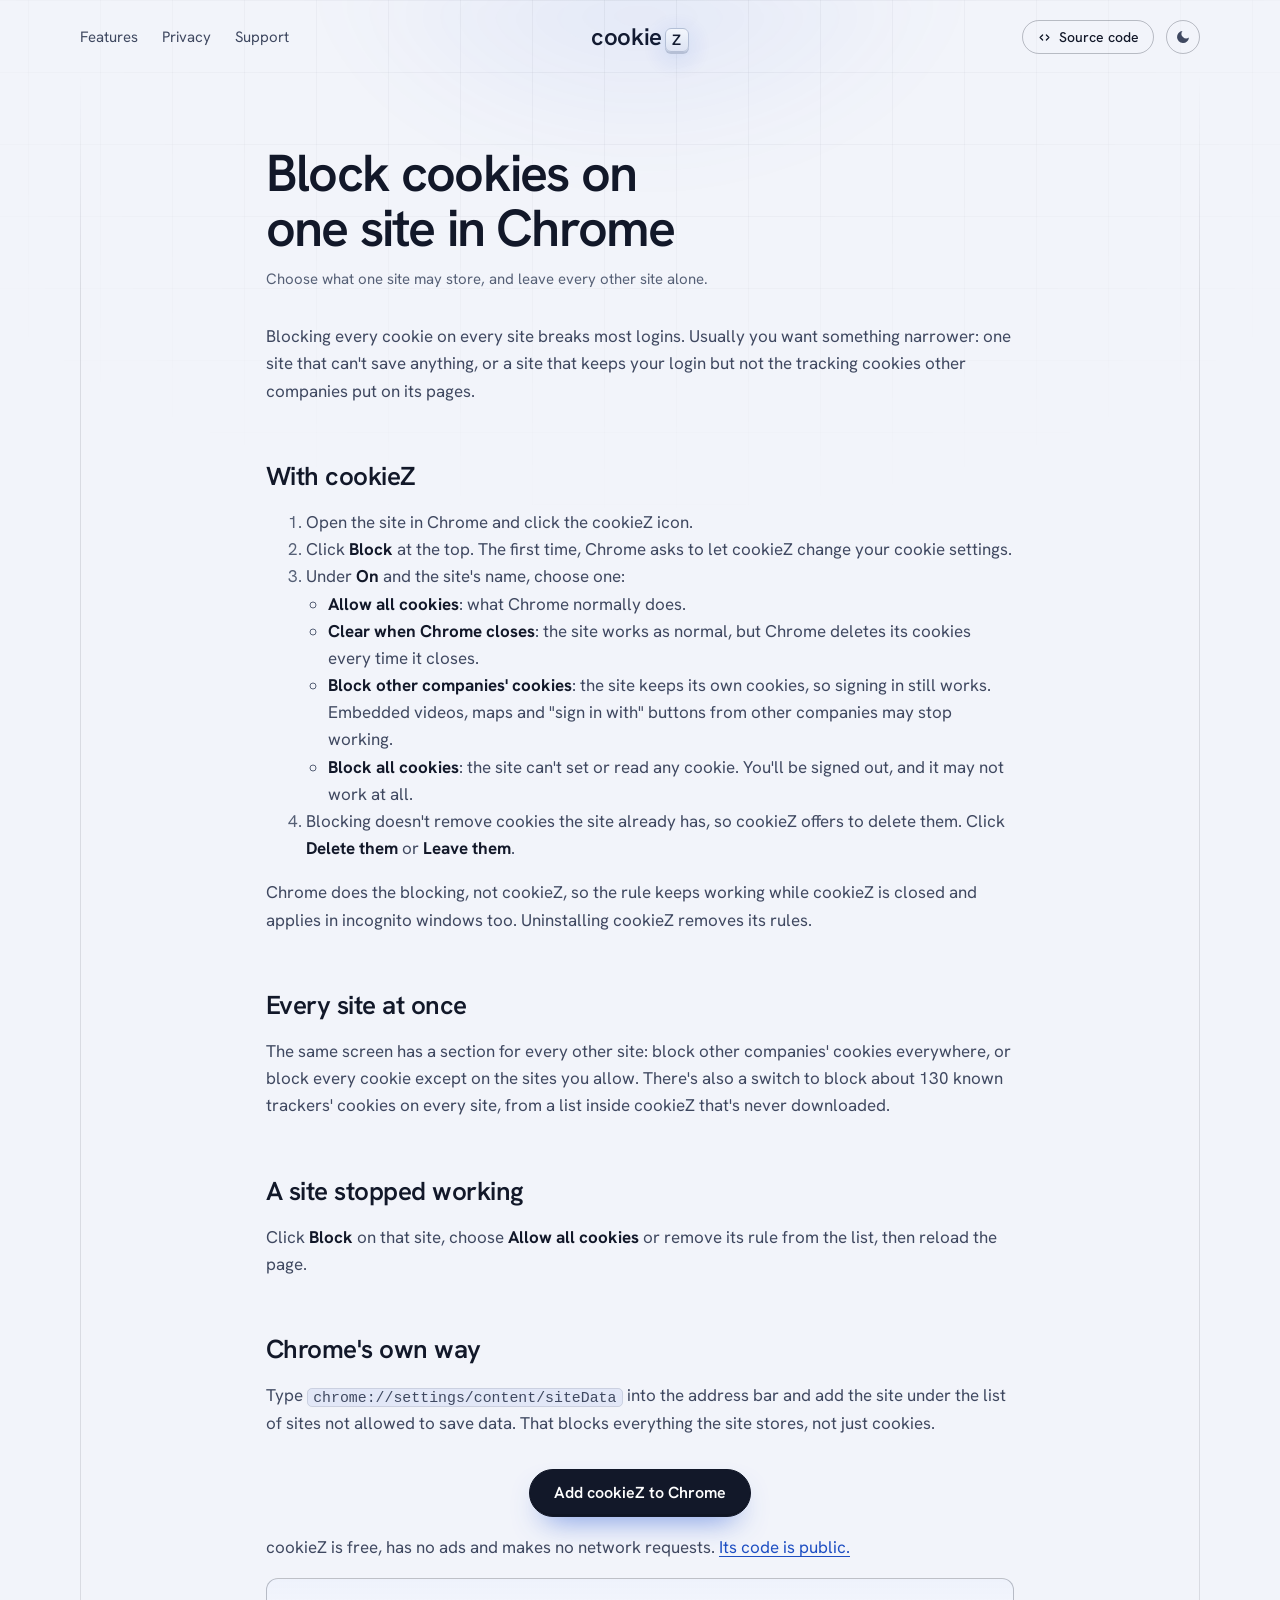
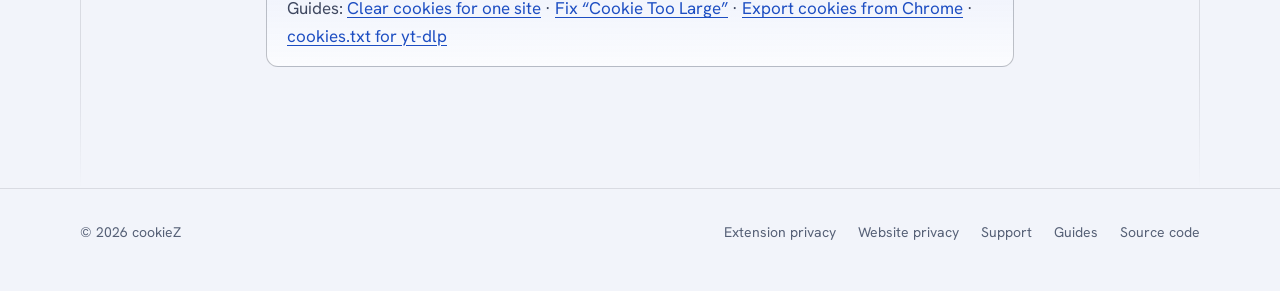
==== docs/block-cookies-on-one-site/index.html @ f2560e9d "Site: four guides for common cookie searches; store listing catches up New pages: clear cookies for " ====
<!DOCTYPE html>
<html lang="en-GB">
<head>
  <meta charset="utf-8">
  <meta name="viewport" content="width=device-width, initial-scale=1">
  <meta name="color-scheme" content="light dark">
  <!-- Applies the theme the visitor picked, before the page is drawn, so it
       doesn't flash. It's inline and not deferred for that reason. See theme.js. -->
  <script>
    try {
      const saved = localStorage.getItem("color-scheme");
      if (saved === "light" || saved === "dark") {
        document.documentElement.classList.add(saved);
        document.querySelector('meta[name="color-scheme"]').content = saved;
      }
    } catch (e) {}
  </script>
  <title>Block cookies on one site in Chrome - cookieZ</title>
  <meta name="description" content="How to stop one website setting cookies in Chrome, block only other companies&#x27; cookies on it, or have its cookies cleared every time Chrome closes.">
  <link rel="canonical" href="https://cookiez.uk/block-cookies-on-one-site/">
  <meta property="og:type" content="article">
  <meta property="og:site_name" content="cookieZ">
  <meta property="og:title" content="Block cookies on one site in Chrome - cookieZ">
  <meta property="og:description" content="How to stop one website setting cookies in Chrome, block only other companies&#x27; cookies on it, or have its cookies cleared every time Chrome closes.">
  <meta property="og:url" content="https://cookiez.uk/block-cookies-on-one-site/">
  <meta property="og:image" content="https://cookiez.uk/images/01-overview.png">
  <meta property="og:image:width" content="1280">
  <meta property="og:image:height" content="800">
  <meta name="twitter:card" content="summary_large_image">
  <link rel="icon" type="image/png" sizes="32x32" href="../images/favicon-32.png">
  <!-- The heading uses this font, so fetch it straight away. -->
  <link rel="preload" href="../fonts/hanken-grotesk.woff2" as="font" type="font/woff2" crossorigin>
  <link rel="stylesheet" href="../style.css?v=2.2.0">
  <script src="../theme.js?v=2.2.0" defer></script>
</head>
<body>
  <a class="skip" href="#main">Skip to content</a>

  <header class="site-header">
    <div class="wrap">
      <nav class="site-nav" aria-label="Main">
        <ul>
          <li><a href="../#features">Features</a></li>
          <li><a href="../privacy/">Privacy</a></li>
          <li><a href="../support/">Support</a></li>
        </ul>
      </nav>
      <a class="wordmark" href="../" aria-label="cookieZ home">cookie<span class="key" aria-hidden="true">Z</span></a>
      <div class="header-end">
        <a class="pill" href="https://github.com/mwc0/cookie-manager">
          <svg viewBox="0 0 24 24" aria-hidden="true" focusable="false">
            <path d="m9 8-4 4 4 4m6-8 4 4-4 4" fill="none" stroke="currentColor" stroke-width="2" stroke-linecap="round" stroke-linejoin="round"/>
          </svg>
          Source code
        </a>
        <button type="button" class="theme-toggle" aria-label="Switch theme" hidden>
          <svg class="icon-moon" viewBox="0 0 24 24" aria-hidden="true" focusable="false">
            <path d="M21 12.79A9 9 0 1 1 11.21 3 7 7 0 0 0 21 12.79Z" fill="currentColor"/>
          </svg>
          <svg class="icon-sun" viewBox="0 0 24 24" aria-hidden="true" focusable="false">
            <circle cx="12" cy="12" r="4.2" fill="currentColor"/>
            <g stroke="currentColor" stroke-width="2" stroke-linecap="round">
              <line x1="12" y1="1.5" x2="12" y2="3.6"/>
              <line x1="12" y1="20.4" x2="12" y2="22.5"/>
              <line x1="1.5" y1="12" x2="3.6" y2="12"/>
              <line x1="20.4" y1="12" x2="22.5" y2="12"/>
              <line x1="4.6" y1="4.6" x2="6.1" y2="6.1"/>
              <line x1="17.9" y1="17.9" x2="19.4" y2="19.4"/>
              <line x1="4.6" y1="19.4" x2="6.1" y2="17.9"/>
              <line x1="17.9" y1="6.1" x2="19.4" y2="4.6"/>
            </g>
          </svg>
        </button>
      </div>
    </div>
  </header>

  <main id="main" class="page">
    <div class="wrap prose">
      <h1>Block cookies on one site in Chrome</h1>
      <p class="updated">Choose what one site may store, and leave every other site alone.</p>

      <p>Blocking every cookie on every site breaks most logins. Usually you want something narrower: one site that can't save anything, or a site that keeps your login but not the tracking cookies other companies put on its pages.</p>

      <h2>With cookieZ</h2>
      <ol>
        <li>Open the site in Chrome and click the cookieZ icon.</li>
        <li>Click <strong>Block</strong> at the top. The first time, Chrome asks to let cookieZ change your cookie settings.</li>
        <li>Under <strong>On</strong> and the site's name, choose one:
          <ul>
            <li><strong>Allow all cookies</strong>: what Chrome normally does.</li>
            <li><strong>Clear when Chrome closes</strong>: the site works as normal, but Chrome deletes its cookies every time it closes.</li>
            <li><strong>Block other companies' cookies</strong>: the site keeps its own cookies, so signing in still works. Embedded videos, maps and "sign in with" buttons from other companies may stop working.</li>
            <li><strong>Block all cookies</strong>: the site can't set or read any cookie. You'll be signed out, and it may not work at all.</li>
          </ul>
        </li>
        <li>Blocking doesn't remove cookies the site already has, so cookieZ offers to delete them. Click <strong>Delete them</strong> or <strong>Leave them</strong>.</li>
      </ol>
      <p>Chrome does the blocking, not cookieZ, so the rule keeps working while cookieZ is closed and applies in incognito windows too. Uninstalling cookieZ removes its rules.</p>

      <h2>Every site at once</h2>
      <p>The same screen has a section for every other site: block other companies' cookies everywhere, or block every cookie except on the sites you allow. There's also a switch to block about 130 known trackers' cookies on every site, from a list inside cookieZ that's never downloaded.</p>

      <h2>A site stopped working</h2>
      <p>Click <strong>Block</strong> on that site, choose <strong>Allow all cookies</strong> or remove its rule from the list, then reload the page.</p>

      <h2>Chrome's own way</h2>
      <p>Type <code>chrome://settings/content/siteData</code> into the address bar and add the site under the list of sites not allowed to save data. That blocks everything the site stores, not just cookies.</p>

      <div class="actions"><a class="button" href="https://chromewebstore.google.com/detail/cookiez-cookie-editor/ceonoigjmjpfhkiokodcnhneecfhfokb">Add cookieZ to Chrome</a></div>
      <p>cookieZ is free, has no ads and makes no network requests. <a href="https://github.com/mwc0/cookie-manager">Its code is public.</a></p>

      <p class="aside">Guides: <a href="../clear-cookies-for-one-site/">Clear cookies for one site</a> · <a href="../cookie-too-large/">Fix “Cookie Too Large”</a> · <a href="../export-cookies/">Export cookies from Chrome</a> · <a href="../yt-dlp-cookies/">cookies.txt for yt-dlp</a></p>
    </div>
  </main>

  <footer class="site-footer">
    <div class="wrap">
      <span>&copy; 2026 cookieZ</span>
      <ul>
        <li><a href="../privacy/">Extension privacy</a></li>
        <li><a href="../website-privacy/">Website privacy</a></li>
        <li><a href="../support/">Support</a></li>
        <li><a href="../support/#guides">Guides</a></li>
        <li><a href="https://github.com/mwc0/cookie-manager">Source code</a></li>
      </ul>
    </div>
  </footer>
</body>
</html>
---- docs/style.css ----
/* cookieZ website. One stylesheet for every page, with nothing loaded from
   another server. Text sizes are in rem, so they follow the text size
   people set in their browser.

   The look: a dark page lit from above. The keycap Z in the header is the
   light, one beam falls from it, and thin lines with corner dots mark where
   things sit. Light or dark follows the system, unless the visitor uses the
   button in the header (theme.js). */

/* The site's one typeface. The file is in docs/fonts, so it comes from this
   site like everything else. Its licence is next to it (OFL.txt). */
@font-face {
  font-family: "Hanken Grotesk";
  src: url("fonts/hanken-grotesk.woff2") format("woff2");
  font-weight: 100 900;
  font-style: normal;
  font-display: swap;
}

:root {
  color-scheme: light dark;

  --sans: "Hanken Grotesk", system-ui, -apple-system, "Segoe UI", Roboto, sans-serif;
  --mono: ui-monospace, "Cascadia Mono", Consolas, "Liberation Mono", monospace;

  /* The widest the page's content gets, and the gap inside the guide lines. */
  --wrap: 1120px;
  --pad: clamp(24px, 4vw, 56px);

  /* Light theme: the same page in daylight. */
  --field: #f2f4fa;
  --plate: #ffffff;
  --ink: #121829;
  --ink-soft: #3f4860;
  --muted: #566076;
  --line: rgb(18 24 41 / 0.11);
  --line-strong: rgb(18 24 41 / 0.26);
  --tick: rgb(18 24 41 / 0.5);
  --link: #1d4ec2;
  /* The light's colour, as three numbers so it can be used at any strength. */
  --light: 44 92 214;
  --beam: 0.1;
  --lit-top: #121829;
  --lit-bottom: #2f4f9e;
  --button-bg: #121829;
  --button-fg: #ffffff;
  --danger: 179 38 30;
  --key-top: #ffffff;
  --key-bottom: #e6ebf5;
  --key-edge: #bcc5d6;
  /* The dark lip along the bottom of a filled button. Same in both themes. */
  --lip: rgb(0 0 0 / 0.14);
  --plate-shadow: 0 1px 2px rgb(20 30 60 / 0.06), 0 14px 22px -16px rgb(20 30 60 / 0.3);
}

/* The dark colours are here twice. The first block follows the system and
   works without JavaScript. The second is for visitors who pressed the
   light/dark button. Keep the two lists the same. */
@media (prefers-color-scheme: dark) {
  :root:not(.light) {
    --field: #05070f;
    --plate: #0b0f1d;
    --ink: #eef1fb;
    --ink-soft: #aab3cf;
    --muted: #8a93b2;
    --line: rgb(160 180 255 / 0.13);
    --line-strong: rgb(170 190 255 / 0.3);
    --tick: rgb(190 205 255 / 0.6);
    --link: #a9c0ff;
    --light: 138 168 255;
    --beam: 0.34;
    --lit-top: #ffffff;
    --lit-bottom: #8ea9f5;
    --button-bg: #e9eeff;
    --button-fg: #070b1a;
    --danger: 255 120 110;
    --key-top: #2f3858;
    --key-bottom: #1b2136;
    --key-edge: #4a5580;
    --plate-shadow: 0 1px 0 rgb(255 255 255 / 0.05) inset;
  }
}

:root.dark {
  color-scheme: dark;
  --field: #05070f;
  --plate: #0b0f1d;
  --ink: #eef1fb;
  --ink-soft: #aab3cf;
  --muted: #8a93b2;
  --line: rgb(160 180 255 / 0.13);
  --line-strong: rgb(170 190 255 / 0.3);
  --tick: rgb(190 205 255 / 0.6);
  --link: #a9c0ff;
  --light: 138 168 255;
  --beam: 0.34;
  --lit-top: #ffffff;
  --lit-bottom: #8ea9f5;
  --button-bg: #e9eeff;
  --button-fg: #070b1a;
  --danger: 255 120 110;
  --key-top: #2f3858;
  --key-bottom: #1b2136;
  --key-edge: #4a5580;
  --plate-shadow: 0 1px 0 rgb(255 255 255 / 0.05) inset;
}

:root.light {
  color-scheme: light;
}

*,
*::before,
*::after {
  box-sizing: border-box;
}

html {
  -webkit-text-size-adjust: 100%;
  scrollbar-color: var(--line-strong) transparent;
}

body {
  margin: 0;
  background: var(--field);
  color: var(--ink);
  font-family: var(--sans);
  font-size: 1.0625rem;
  line-height: 1.6;
}

/* A faint grid behind the top of every page, fading out further down. */
body::before {
  content: "";
  position: fixed;
  inset: 0;
  z-index: -1;
  pointer-events: none;
  background-image:
    linear-gradient(var(--line) 1px, transparent 1px),
    linear-gradient(90deg, var(--line) 1px, transparent 1px);
  background-size: 72px 72px;
  background-position: center top;
  opacity: 0.45;
  mask-image: radial-gradient(ellipse 70% 62% at 50% 0%, #000 0%, transparent 100%);
}

::selection {
  background: rgb(var(--light) / 0.35);
  color: var(--ink);
}

img {
  max-width: 100%;
  height: auto;
  display: block;
}

a {
  color: var(--link);
  text-decoration-thickness: 1px;
  text-underline-offset: 3px;
}

a:hover {
  text-decoration-thickness: 2px;
}

code {
  font-family: var(--mono);
  font-size: 0.875em;
  background: rgb(var(--light) / 0.08);
  border: 1px solid var(--line);
  border-radius: 5px;
  padding: 0.05em 0.35em;
}

:focus-visible {
  outline: 2px solid var(--link);
  outline-offset: 3px;
}

.wrap {
  width: min(100% - 48px, var(--wrap));
  margin-inline: auto;
}

/* Lets keyboard users skip past the header. Hidden above the page until
   it's focused. */
.skip {
  position: absolute;
  left: 16px;
  top: -10em;
  padding: 10px 14px;
  background: var(--button-bg);
  color: var(--button-fg);
  border-radius: 999px;
  z-index: 10;
}

.skip:focus {
  top: 12px;
}

/* Read out by screen readers, never shown. */
.visually-hidden {
  position: absolute;
  width: 1px;
  height: 1px;
  margin: -1px;
  padding: 0;
  overflow: hidden;
  clip-path: inset(50%);
  white-space: nowrap;
  border: 0;
}

/* --- header ------------------------------------------------------------- */

/* Three columns: the links, the logo in the middle, and the source code
   link and theme button at the end. */
.site-header .wrap {
  display: grid;
  grid-template-columns: 1fr auto 1fr;
  align-items: center;
  gap: 12px 16px;
  padding-block: 20px;
}

.site-nav {
  grid-column: 1;
  grid-row: 1;
}

.header-end {
  grid-column: 3;
  grid-row: 1;
  justify-self: end;
  display: flex;
  align-items: center;
  gap: 12px;
}

/* "cookie" plus a keycap Z, as on the promo tile. */
.wordmark {
  grid-column: 2;
  grid-row: 1;
  display: inline-flex;
  align-items: center;
  gap: 3px;
  color: var(--ink);
  text-decoration: none;
  font-size: 1.5rem;
  font-weight: 600;
  letter-spacing: -0.02em;
  line-height: 1;
}

.key {
  display: inline-flex;
  align-items: center;
  justify-content: center;
  /* In em of the Z's own size (15px by default), so the key grows with it:
     24px square, 6px corners. */
  width: 1.6em;
  height: 1.6em;
  border-radius: 0.4em;
  background: linear-gradient(180deg, var(--key-top) 0%, var(--key-bottom) 100%);
  border: 1px solid var(--key-edge);
  /* The hard edge under the key, and the glow of the light it gives off. */
  box-shadow: 0 2px 0 var(--key-edge), 0 6px 26px 2px rgb(var(--light) / calc(var(--beam) * 1.6));
  font-size: 0.625em;
  letter-spacing: 0;
  position: relative;
  top: 0.2em;
}

.site-nav ul {
  display: flex;
  flex-wrap: wrap;
  gap: 4px 24px;
  margin: 0;
  padding: 0;
  list-style: none;
  font-size: 0.9375rem;
}

.site-nav a {
  color: var(--ink-soft);
  text-decoration: none;
}

.site-nav a:hover,
.site-nav a[aria-current="page"] {
  color: var(--ink);
  text-decoration: underline;
}

/* The small outlined link to the source code. */
.pill {
  display: inline-flex;
  align-items: center;
  gap: 7px;
  height: 34px;
  padding: 0 14px;
  border-radius: 999px;
  border: 1px solid var(--line-strong);
  color: var(--ink);
  font-size: 0.875rem;
  font-weight: 500;
  text-decoration: none;
  transition: background-color 0.2s, border-color 0.2s;
}

.pill:hover {
  border-color: var(--ink-soft);
  background: rgb(var(--light) / 0.08);
}

.pill svg {
  width: 15px;
  height: 15px;
}

/* Shows the theme you'd switch to: a moon on the light page, a sun on the
   dark one. Hidden until theme.js sets it up. */
.theme-toggle {
  display: inline-flex;
  align-items: center;
  justify-content: center;
  width: 34px;
  height: 34px;
  padding: 0;
  border-radius: 50%;
  border: 1px solid var(--line-strong);
  background: transparent;
  color: var(--ink-soft);
  cursor: pointer;
  transition: background-color 0.2s, border-color 0.2s, color 0.2s;
}

.theme-toggle[hidden] {
  display: none;
}

.theme-toggle:hover {
  color: var(--ink);
  border-color: var(--ink-soft);
  background: rgb(var(--light) / 0.08);
}

.theme-toggle svg {
  width: 16px;
  height: 16px;
}

.theme-toggle .icon-sun,
.theme-toggle[data-showing="dark"] .icon-moon {
  display: none;
}

.theme-toggle[data-showing="dark"] .icon-sun {
  display: block;
}

/* On narrow screens the logo goes on the left with the source code link
   and theme button beside it, and the links go on a row of their own
   underneath. If the logo and the buttons don't fit on one row (large text
   on a small phone), the buttons drop to the next row instead of pushing
   the page wider than the screen.

   47.5em is 760px at the usual text size. It's in em so that someone who
   has set their browser's text larger gets this layout sooner. */
@media (max-width: 47.5em) {
  .site-header .wrap {
    display: flex;
    flex-wrap: wrap;
    justify-content: space-between;
  }

  .site-nav {
    order: 1;
    flex-basis: 100%;
  }
}

/* --- the guide lines ------------------------------------------------------

   Two faint lines run down the page at the edges of the content, and every
   section starts with a line across. Where they cross there's a small dot.
   On phones there's no room for the side lines, so only the lines across
   stay. */

main {
  position: relative;
}

main::before {
  content: "";
  position: absolute;
  inset-block: 0;
  left: 50%;
  translate: -50% 0;
  width: min(100% - 48px, var(--wrap));
  border-inline: 1px solid var(--line);
  pointer-events: none;
  mask-image: linear-gradient(to bottom, transparent 0, #000 220px, #000 calc(100% - 120px), transparent 100%);
}

/* Four dots, one in each corner of a box. Used on the screenshots, the
   headline and the other framed boxes. */
.ticks::after {
  content: "";
  position: absolute;
  inset: var(--tick-inset, 5px);
  pointer-events: none;
  background:
    radial-gradient(circle, var(--tick) 0 1.2px, transparent 1.7px) left top / 4px 4px no-repeat,
    radial-gradient(circle, var(--tick) 0 1.2px, transparent 1.7px) right top / 4px 4px no-repeat,
    radial-gradient(circle, var(--tick) 0 1.2px, transparent 1.7px) left bottom / 4px 4px no-repeat,
    radial-gradient(circle, var(--tick) 0 1.2px, transparent 1.7px) right bottom / 4px 4px no-repeat;
}

@media (max-width: 47.5em) {
  main::before {
    display: none;
  }
}

/* Windows high-contrast mode would draw the two side lines in solid black,
   so they're left out there. */
@media (forced-colors: active) {
  main::before {
    display: none;
  }
}

/* --- buttons -------------------------------------------------------------- */

.actions {
  display: flex;
  flex-wrap: wrap;
  justify-content: center;
  gap: 12px;
  margin-top: 32px;
}

.button {
  display: inline-flex;
  align-items: center;
  height: 48px;
  padding: 0 24px;
  border-radius: 999px;
  border: 1px solid var(--button-bg);
  background: var(--button-bg);
  color: var(--button-fg);
  font-size: 1rem;
  font-weight: 600;
  text-decoration: none;
  /* A dark lip along the bottom, and light spilling out underneath. */
  box-shadow: inset 0 -2px 0 var(--lip), 0 14px 30px -14px rgb(var(--light) / 0.8);
  transition: translate 0.2s cubic-bezier(0.16, 1, 0.3, 1), box-shadow 0.2s;
}

.button:hover {
  translate: 0 -1px;
  box-shadow: inset 0 -2px 0 var(--lip), 0 18px 34px -14px rgb(var(--light) / 1);
}

.button:active {
  translate: 0 1px;
}

.button.secondary {
  background: transparent;
  color: var(--ink);
  border-color: var(--line-strong);
  box-shadow: none;
}

.button.secondary:hover {
  border-color: var(--ink-soft);
  background: rgb(var(--light) / 0.08);
}

/* --- home: hero --------------------------------------------------------- */

.hero {
  position: relative;
  padding: 64px 0 88px;
  text-align: center;
  /* Keeps the beam behind the text without it going behind the page. */
  isolation: isolate;
  /* The beam is wider than a phone's screen. This cuts it off at the sides,
     so the page can't be dragged sideways. */
  overflow-x: clip;
}

/* The beam: a soft cone of light from the top of the page, under the Z. */
.beam {
  position: absolute;
  z-index: -1;
  top: -100px;
  left: 50%;
  translate: -50% 0;
  width: min(1180px, 160vw);
  height: 900px;
  pointer-events: none;
  background:
    radial-gradient(ellipse 34% 40% at 50% 0%, rgb(var(--light) / var(--beam)) 0%, transparent 72%),
    conic-gradient(from 180deg at 50% 0%,
      rgb(var(--light) / var(--beam)) 0deg,
      rgb(var(--light) / calc(var(--beam) * 0.4)) 14deg,
      transparent 27deg,
      transparent 333deg,
      rgb(var(--light) / calc(var(--beam) * 0.4)) 346deg,
      rgb(var(--light) / var(--beam)) 360deg);
  filter: blur(26px);
  mask-image: linear-gradient(to bottom, #000 0%, #000 30%, transparent 94%);
}

/* The headline and the line under it sit in a box marked by four dots. */
.hero-copy {
  position: relative;
  width: fit-content;
  max-width: 100%;
  margin-inline: auto;
  padding: 36px clamp(16px, 5vw, 64px) 40px;
  --tick-inset: 0px;
}

.hero h1 {
  margin: 0 auto;
  max-width: 13em;
  font-size: clamp(2.5rem, 6.4vw, 4.75rem);
  font-weight: 600;
  line-height: 1.02;
  letter-spacing: -0.035em;
  text-wrap: balance;
  color: var(--lit-top);
}

/* The headline is lit from above: brightest at the top, bluer lower down. */
@supports (background-clip: text) or (-webkit-background-clip: text) {
  .hero h1 {
    background: linear-gradient(180deg, var(--lit-top) 25%, var(--lit-bottom) 115%);
    -webkit-background-clip: text;
    background-clip: text;
    -webkit-text-fill-color: transparent;
    /* Room for the letters' tails, which the clipping would cut off. */
    padding-bottom: 0.08em;
  }
}

.hero .lede {
  margin: 24px auto 0;
  max-width: 33em;
  font-size: 1.1875rem;
  color: var(--ink-soft);
  text-wrap: pretty;
}

.note {
  margin: 14px 0 0;
  font-size: 0.875rem;
  color: var(--muted);
}

/* --- screenshots ----------------------------------------------------------

   Every screenshot sits in a plate: a thin frame with a dot in each corner.
   There are two images in each, one of the popup in its light theme and one
   in its dark theme, and the page shows the one that matches. Only the one
   showing is downloaded. */

.plate {
  position: relative;
  padding: 8px;
  border-radius: 16px;
  border: 1px solid var(--line-strong);
  background:
    linear-gradient(180deg, rgb(var(--light) / 0.1), rgb(var(--light) / 0.02)),
    var(--plate);
  box-shadow: var(--plate-shadow);
}

.shot {
  border-radius: 9px;
}

.shot.for-dark {
  display: none;
}

@media (prefers-color-scheme: dark) {
  :root:not(.light) .shot.for-light {
    display: none;
  }

  :root:not(.light) .shot.for-dark {
    display: block;
  }
}

:root.dark .shot.for-light {
  display: none;
}

:root.dark .shot.for-dark {
  display: block;
}

/* On phones the whole popup would shrink until its text is about 4px, so
   show a crop of its left side instead, big enough to read. */
@media (max-width: 600px) {
  .shot {
    width: 100%;
    aspect-ratio: 3 / 4;
    object-fit: cover;
    object-position: left center;
  }
}

/* --- home: the screenshot fan ---------------------------------------------

   A strip of five screenshots that scrolls sideways and stops on one at a
   time, with the ones either side showing behind it. That works with CSS
   alone. carousel.js adds the row of icons underneath.

   796px is the popup's width (780px) plus the plate's frame, so the
   screenshots are never stretched. */

.showcase {
  --slide: min(796px, 86vw);
  /* How far each screenshot tucks behind the one next to it. */
  --tuck: 0px;
  margin-top: 56px;
}

.slides {
  /* carousel.js measures slide positions from here. */
  position: relative;
  display: flex;
  align-items: center;
  overflow-x: auto;
  scroll-snap-type: x mandatory;
  overscroll-behavior-x: contain;
  /* Space at both ends, so the first and last screenshots can reach the
     middle. */
  padding: 24px calc(50% - var(--slide) / 2 + var(--tuck)) 16px;
  /* Fades the screenshots out towards the edges of the screen. */
  mask-image: linear-gradient(90deg, transparent 0, #000 16%, #000 84%, transparent 100%);
}

.slide {
  position: relative;
  flex: 0 0 var(--slide);
  margin: 0 calc(var(--tuck) * -1);
  scroll-snap-align: center;
}

/* The strip opens on the overview, which is the middle one of the five, so
   there's a screenshot either side of it. carousel.js does the same for
   browsers that don't know this property yet. */
.slide[data-start] {
  scroll-initial-target: nearest;
}

.slide figure {
  margin: 0;
}

.slide figcaption {
  margin-top: 18px;
  font-size: 0.9375rem;
  color: var(--muted);
}

/* In browsers that can tie an animation to scrolling, the screenshot in the
   middle is full size and the ones either side shrink, dim and tuck behind
   it. Other browsers show a plain strip. */
@supports (animation-timeline: view()) {
  .showcase {
    --tuck: 30px;
  }

  .slide {
    animation: slide-focus linear both;
    animation-timeline: view(inline);
  }

  @keyframes slide-focus {
    0%,
    100% {
      scale: 0.8;
      opacity: 0.1;
      z-index: 0;
    }

    50% {
      scale: 1;
      opacity: 1;
      z-index: 5;
    }
  }
}

/* The light on a screenshot's top edge, as if the beam were falling on it.

   .edge is an empty span inside each plate in the fan. It's cut down to a
   1px ring round the plate, and inside it is a big square with a bright
   patch at the top. When the page opens, the square in the middle
   screenshot turns once, so the light runs round the edge and comes back
   to rest at the top (see "movement" below).

   Browsers that can't cut the ring out don't show it at all. */
.edge {
  display: none;
}

@supports (mask-composite: exclude) {
  .edge {
    display: block;
    position: absolute;
    inset: -1px;
    border-radius: inherit;
    padding: 1px;
    overflow: hidden;
    pointer-events: none;
    /* Cuts out the middle, so only the 1px edge is drawn. */
    mask: linear-gradient(#000 0 0) content-box exclude, linear-gradient(#000 0 0);
  }

  .edge::before {
    content: "";
    position: absolute;
    left: 50%;
    top: 50%;
    /* Bigger than the plate's diagonal, so it covers the ring at any angle. */
    width: 160%;
    aspect-ratio: 1;
    translate: -50% -50%;
    background: conic-gradient(from 0deg,
      rgb(var(--light) / 0.95) 0deg,
      transparent 42deg,
      transparent 318deg,
      rgb(var(--light) / 0.95) 360deg);
  }
}

/* Hide the scrollbar once the icons are there. Without them, the scrollbar
   is the only sign that the strip scrolls. */
.has-controls .slides {
  scrollbar-width: none;
}

.has-controls .slides::-webkit-scrollbar {
  display: none;
}

/* The row of icons under the fan: one for each screenshot, joined by a
   line. Hidden until carousel.js sets it up.

   The five icons share the row's width, up to 72px each, so the row fits
   a 320px phone. */
.rail {
  /* The space between two icons' columns. The joining lines use it too. */
  --gap: clamp(0px, 3vw, 36px);
  display: flex;
  justify-content: center;
  gap: var(--gap);
  /* 504px is five 72px columns and four 36px gaps. */
  width: min(100% - 24px, 504px);
  margin: 20px auto 0;
}

.rail[hidden] {
  display: none;
}

.rail-node {
  position: relative;
  display: grid;
  justify-items: center;
  align-content: start;
  gap: 8px;
  flex: 1 1 0;
  min-width: 0;
  max-width: 72px;
  padding: 0;
  border: 0;
  background: none;
  color: var(--muted);
  font: inherit;
  font-size: 0.8125rem;
  cursor: pointer;
}

/* The line from each icon back to the one before it: from the middle of
   this column to the middle of the last one. */
.rail-node + .rail-node::before {
  content: "";
  position: absolute;
  top: 22px;
  right: 50%;
  width: calc(100% + var(--gap));
  height: 1px;
  background: var(--line-strong);
}

/* If the text is set very large, a label may be wider than its column.
   This lets it break instead of running into the next one. */
.rail-node > span:last-child {
  max-width: 100%;
  overflow-wrap: anywhere;
}

.rail-icon {
  /* Above the joining lines. */
  position: relative;
  z-index: 1;
  display: grid;
  place-items: center;
  width: 44px;
  height: 44px;
  border-radius: 12px;
  border: 1px solid var(--line-strong);
  /* Solid, so the joining line doesn't show through. */
  background:
    linear-gradient(180deg, rgb(var(--light) / 0.1), rgb(var(--light) / 0.02)),
    var(--plate);
  transition: border-color 0.25s, box-shadow 0.25s, color 0.25s;
}

.rail-icon svg {
  width: 20px;
  height: 20px;
}

.rail-node:hover {
  color: var(--ink-soft);
}

.rail-node:hover .rail-icon {
  border-color: var(--ink-soft);
}

.rail-node[aria-current="true"] {
  color: var(--ink);
}

.rail-node[aria-current="true"] .rail-icon {
  border-color: rgb(var(--light) / 0.9);
  box-shadow: 0 8px 22px -6px rgb(var(--light) / 0.7);
}

.rail-node:focus-visible {
  outline: none;
}

.rail-node:focus-visible .rail-icon {
  outline: 2px solid var(--link);
  outline-offset: 3px;
}

/* --- home: sections ------------------------------------------------------ */

.section {
  position: relative;
  padding: 104px 0 96px;
  border-top: 1px solid var(--line);
}

/* The dots where the line across meets the two lines down the page. */
.section::before {
  content: "";
  position: absolute;
  top: -2.5px;
  left: 50%;
  translate: -50% 0;
  width: calc(min(100% - 48px, var(--wrap)) + 3px);
  height: 4px;
  pointer-events: none;
  background:
    radial-gradient(circle, var(--tick) 0 1.2px, transparent 1.7px) left center / 4px 4px no-repeat,
    radial-gradient(circle, var(--tick) 0 1.2px, transparent 1.7px) right center / 4px 4px no-repeat;
}

/* Keeps a section's content clear of the lines down the page. */
.section > .wrap {
  padding-inline: var(--pad);
}

.section h2 {
  margin: 0 0 20px;
  max-width: 18em;
  font-size: clamp(1.9rem, 3.6vw, 2.75rem);
  font-weight: 600;
  line-height: 1.08;
  letter-spacing: -0.03em;
  text-wrap: balance;
}

.section p {
  margin: 0 0 16px;
  max-width: 38em;
  color: var(--ink-soft);
  text-wrap: pretty;
}

.section p:last-child {
  margin-bottom: 0;
}

.section h3 {
  margin: 0 0 12px;
  font-size: 1.5rem;
  font-weight: 600;
  line-height: 1.2;
  letter-spacing: -0.02em;
}

/* A section with its text in the middle: "Can't log in" and the last one. */
.section.centred {
  text-align: center;
}

.section.centred h2,
.section.centred p {
  margin-inline: auto;
}

.section.centred p {
  max-width: 34em;
  font-size: 1.1875rem;
}

/* Text beside a screenshot. They stack on narrow screens. */
.split {
  display: grid;
  grid-template-columns: 1fr 1.35fr;
  gap: clamp(32px, 5vw, 72px);
  align-items: center;
}

.split.flip > :first-child {
  order: 2;
}

@media (max-width: 900px) {
  .split {
    grid-template-columns: 1fr;
    gap: 32px;
  }

  .split.flip > :first-child {
    order: 0;
  }
}

/* The delete section is lit in red: on this site red only ever means
   delete. */
.section.danger {
  background: radial-gradient(ellipse 46% 70% at 76% 50%, rgb(var(--danger) / 0.13), transparent 72%);
}

.section.danger .plate {
  border-color: rgb(var(--danger) / 0.45);
  background:
    linear-gradient(180deg, rgb(var(--danger) / 0.12), rgb(var(--danger) / 0.02)),
    var(--plate);
}

@media (max-width: 900px) {
  .section.danger {
    background: radial-gradient(ellipse 90% 46% at 50% 76%, rgb(var(--danger) / 0.13), transparent 72%);
  }
}

/* The "A closer look" rows. */
.tour {
  margin-top: 48px;
}

.tour + .tour {
  margin-top: 88px;
}

/* --- home: the feature list ------------------------------------------------

   Drawn like the cookie table in the popup: a heading row, then one row for
   each feature, with its name on the left and what it does on the right. */

.ledger {
  margin-top: 40px;
  padding: 0;
  overflow: hidden;
  /* Where the pointer is, for the glow that follows it (spotlight.js). */
  --spot-x: 50%;
  --spot-y: -40%;
}

.ledger::before {
  content: "";
  position: absolute;
  inset: 0;
  pointer-events: none;
  background: radial-gradient(420px circle at var(--spot-x) var(--spot-y), rgb(var(--light) / 0.14), transparent 70%);
}

.ledger-head,
.features li {
  display: grid;
  grid-template-columns: minmax(11rem, 19rem) 1fr;
  gap: 4px 32px;
  padding: 15px clamp(18px, 3vw, 32px);
}

.ledger-head {
  /* Solid and on top, so the glow that follows the pointer never goes
     behind this small grey text and makes it hard to read. */
  position: relative;
  background: var(--plate);
  padding-block: 12px;
  border-bottom: 1px solid var(--line-strong);
  font-size: 0.75rem;
  font-weight: 600;
  letter-spacing: 0.08em;
  text-transform: uppercase;
  color: var(--muted);
}

.features {
  position: relative;
  margin: 0;
  padding: 0;
  list-style: none;
}

.features li {
  color: var(--ink-soft);
  transition: background-color 0.2s;
}

.features li + li {
  border-top: 1px solid var(--line);
}

.features li:hover {
  background: rgb(var(--light) / 0.06);
}

.features strong {
  font-weight: 600;
  color: var(--ink);
}

.more-features summary {
  padding: 15px clamp(18px, 3vw, 32px);
  border-top: 1px solid var(--line);
  color: var(--ink);
  font-weight: 600;
  cursor: pointer;
}

.more-features summary:hover {
  background: rgb(var(--light) / 0.06);
}

.more-features[open] summary {
  border-bottom: 1px solid var(--line);
}

@media (max-width: 700px) {
  .ledger-head {
    display: none;
  }

  .features li {
    grid-template-columns: 1fr;
  }
}

/* --- home: the "nothing leaves" diagram ------------------------------------

   A box for your computer with three parts joined by lines, and the
   internet outside it on a line that's cut. Screen readers get one sentence
   instead (the aria-label in the HTML). */

.wire {
  display: flex;
  align-items: center;
  margin-top: 48px;
  font-size: 0.9375rem;
}

.wire-box {
  position: relative;
  flex: 1 1 auto;
  padding: 44px clamp(16px, 3vw, 32px) 32px;
  border: 1px solid var(--line-strong);
  border-radius: 16px;
  background:
    linear-gradient(180deg, rgb(var(--light) / 0.08), rgb(var(--light) / 0.01)),
    var(--plate);
  box-shadow: var(--plate-shadow);
}

.wire-title {
  position: absolute;
  top: 14px;
  left: clamp(16px, 3vw, 32px);
  font-size: 0.8125rem;
  color: var(--muted);
}

.wire-row {
  display: flex;
  align-items: center;
}

.chip {
  flex: none;
  display: inline-flex;
  align-items: center;
  gap: 8px;
  height: 44px;
  padding: 0 16px;
  border: 1px solid var(--line-strong);
  border-radius: 12px;
  background: var(--plate);
  color: var(--ink);
  white-space: nowrap;
}

.chip.lit {
  border-color: rgb(var(--light) / 0.9);
  box-shadow: 0 10px 26px -8px rgb(var(--light) / 0.7);
  font-weight: 600;
}

.chip.off {
  border-style: dashed;
  color: var(--muted);
  background: transparent;
}

/* A line between two parts, with a light moving along it both ways:
   cookieZ reads cookies and writes them. */
.wire-link {
  position: relative;
  flex: 1 1 24px;
  min-width: 24px;
  height: 1px;
  background: var(--line-strong);
  /* "clip", not "hidden": hidden would make this line count as a scrolling
     box, and the light's movement is tied to the page's scrolling. */
  overflow: clip;
}

.wire-link::after {
  content: "";
  position: absolute;
  top: 0;
  left: 0;
  width: 44%;
  height: 100%;
  /* At rest the light sits in the middle of the line. */
  translate: 64% 0;
  background: linear-gradient(90deg, transparent, rgb(var(--light) / 1), transparent);
}

/* The line to the internet: dashed, with a gap in the middle and its
   label above the gap. */
.wire-cut {
  position: relative;
  flex: 0 1 160px;
  min-width: 72px;
  height: 1px;
}

.wire-cut::before {
  content: "";
  position: absolute;
  inset: 0;
  background:
    linear-gradient(90deg, var(--line-strong) 50%, transparent 0) left center / 8px 1px repeat-x;
  mask-image: linear-gradient(90deg, #000 0 32%, transparent 32% 68%, #000 68%);
}

.wire-cut-label {
  position: absolute;
  left: 50%;
  bottom: 14px;
  translate: -50% 0;
  white-space: nowrap;
  font-size: 0.8125rem;
  color: var(--muted);
}

/* Narrower than this, the diagram runs top to bottom instead. */
@media (max-width: 900px) {
  .wire,
  .wire-row {
    flex-direction: column;
  }

  .wire-box {
    align-self: stretch;
  }

  .wire-link {
    flex: none;
    width: 1px;
    min-width: 0;
    height: 32px;
  }

  .wire-link::after {
    width: 100%;
    height: 44%;
    translate: 0 64%;
    background: linear-gradient(180deg, transparent, rgb(var(--light) / 1), transparent);
  }

  .wire-cut {
    flex: none;
    width: 1px;
    min-width: 0;
    height: 80px;
  }

  .wire-cut::before {
    background:
      linear-gradient(180deg, var(--line-strong) 50%, transparent 0) center top / 1px 8px repeat-y;
    mask-image: linear-gradient(180deg, #000 0 30%, transparent 30% 70%, #000 70%);
  }

  /* Down here the label goes in the gap itself. */
  .wire-cut-label {
    top: 50%;
    bottom: auto;
    translate: -50% -50%;
  }
}

/* The three facts under the diagram: three columns divided by lines. */
.facts {
  position: relative;
  display: grid;
  grid-template-columns: repeat(3, 1fr);
  margin: 48px 0 0;
  padding: 0;
  list-style: none;
  border-block: 1px solid var(--line);
  --tick-inset: -2px;
}

.facts li {
  padding: 24px 28px;
  color: var(--ink-soft);
}

.facts li:first-child {
  padding-left: 0;
}

.facts li:last-child {
  padding-right: 0;
}

.facts li + li {
  border-left: 1px solid var(--line);
}

@media (max-width: 900px) {
  .facts {
    grid-template-columns: 1fr;
  }

  .facts li {
    padding: 18px 0;
  }

  .facts li + li {
    border-left: 0;
    border-top: 1px solid var(--line);
  }
}

/* The list above has no bottom margin, so the paragraph adds the space. */
.section p.after-list {
  margin-top: 24px;
}

/* --- text pages (privacy, support) --------------------------------------- */

.page {
  padding: 72px 0 104px;
  /* Keeps the glow behind the text without it going behind the page, and
     cuts it off at the sides on narrow screens. */
  isolation: isolate;
  overflow-x: clip;
}

/* A quieter light at the top of the text pages. */
.page::after {
  content: "";
  position: absolute;
  z-index: -1;
  top: -100px;
  left: 50%;
  translate: -50% 0;
  width: min(900px, 140vw);
  height: 480px;
  pointer-events: none;
  background: radial-gradient(ellipse 50% 60% at 50% 0%, rgb(var(--light) / calc(var(--beam) * 0.8)), transparent 72%);
  filter: blur(26px);
}

/* The text column sits in the middle of the page. */
.prose {
  max-width: 44em;
}

.prose h1 {
  margin: 0 0 12px;
  font-size: clamp(2.25rem, 5vw, 3.25rem);
  font-weight: 600;
  line-height: 1.05;
  letter-spacing: -0.035em;
  text-wrap: balance;
}

.prose h2 {
  margin: 56px 0 12px;
  font-size: 1.625rem;
  font-weight: 600;
  line-height: 1.2;
  letter-spacing: -0.02em;
}

.prose h3 {
  margin: 32px 0 8px;
  font-size: 1.1875rem;
  font-weight: 600;
}

.prose p,
.prose li {
  color: var(--ink-soft);
}

.prose strong {
  color: var(--ink);
}

.prose ul {
  padding-left: 1.3em;
}

.prose li::marker {
  color: var(--muted);
}

.prose .updated {
  margin: 0 0 32px;
  color: var(--muted);
  font-size: 0.9375rem;
}

.prose .intro {
  font-size: 1.1875rem;
  color: var(--ink);
}

.prose .aside {
  padding: 16px 20px;
  border: 1px solid var(--line-strong);
  border-radius: 12px;
  background:
    linear-gradient(180deg, rgb(var(--light) / 0.08), rgb(var(--light) / 0.02)),
    var(--plate);
}

/* Questions and answers use <details>, so no script is needed. The plus
   sign is drawn here, and its upright stroke goes when the answer opens. */
.faq {
  border-top: 1px solid var(--line);
}

.faq details {
  border-bottom: 1px solid var(--line);
}

.faq summary {
  position: relative;
  padding: 18px 40px 18px 0;
  cursor: pointer;
  font-weight: 600;
  color: var(--ink);
  list-style: none;
}

.faq summary::-webkit-details-marker {
  display: none;
}

.faq summary::after {
  content: "";
  position: absolute;
  right: 6px;
  top: 50%;
  width: 14px;
  height: 14px;
  translate: 0 -50%;
  background:
    linear-gradient(var(--muted) 0 0) center / 100% 1.5px no-repeat,
    linear-gradient(var(--muted) 0 0) center / 1.5px 100% no-repeat;
  transition: rotate 0.25s cubic-bezier(0.16, 1, 0.3, 1);
}

.faq details[open] summary::after {
  background: linear-gradient(var(--ink) 0 0) center / 100% 1.5px no-repeat;
  rotate: 180deg;
}

.faq summary:hover {
  color: var(--link);
}

.faq details p {
  margin: 0 0 20px;
}

/* --- footer -------------------------------------------------------------- */

.site-footer {
  border-top: 1px solid var(--line);
  padding: 32px 0 48px;
  font-size: 0.875rem;
  color: var(--muted);
}

.site-footer .wrap {
  display: flex;
  flex-wrap: wrap;
  justify-content: space-between;
  gap: 12px 32px;
}

.site-footer ul {
  display: flex;
  flex-wrap: wrap;
  gap: 4px 22px;
  margin: 0;
  padding: 0;
  list-style: none;
}

.site-footer a {
  color: var(--muted);
  text-decoration: none;
}

.site-footer a:hover {
  color: var(--ink);
  text-decoration: underline;
}

/* --- movement -------------------------------------------------------------

   Everything here is extra. With "reduce motion" turned on in the system
   settings none of it runs, and the page looks the same as it does once the
   movement has finished.

   Nothing loops. The opening plays once, and after that things only move
   while the page is being scrolled, so a page left open does no work. */

@media (prefers-reduced-motion: no-preference) {
  .slides {
    scroll-behavior: smooth;
  }

  /* When the home page opens: the beam switches on, then the headline, the
     buttons and the screenshots arrive one after another. The headline is
     never invisible. It starts blurred and sharpens. */
  .beam {
    animation: beam-on 1.6s cubic-bezier(0.16, 1, 0.3, 1) both;
  }

  .hero-copy {
    animation: sharpen 1s cubic-bezier(0.16, 1, 0.3, 1) both;
  }

  .hero .actions,
  .hero .note,
  .showcase {
    animation: arrive 1s cubic-bezier(0.16, 1, 0.3, 1) both;
  }

  .hero .actions {
    animation-delay: 0.2s;
  }

  .hero .note {
    animation-delay: 0.28s;
  }

  .showcase {
    animation-name: arrive-far;
    animation-duration: 1.3s;
    animation-delay: 0.35s;
  }

  /* Then the light goes once round the edge of the middle screenshot and
     comes to rest at the top. It moves for about four seconds. */
  .slide[data-start] .edge::before {
    animation: sweep 4.2s cubic-bezier(0.45, 0, 0.2, 1) 1.2s both;
  }

  /* Lower down, things move with the scrolling, in browsers that can tie
     an animation to it. In others they're simply there. */
  @supports (animation-timeline: view()) {
    /* The screenshots, the feature list and the diagram rise into place as
       they come into view. */
    .reveal {
      animation: rise linear both;
      animation-timeline: view();
      animation-range: entry 0% cover 24%;
    }

    /* The lights on the diagram's lines run along them and back as the
       diagram is scrolled past: cookieZ reads cookies and writes them.
       They're in the middle of the lines when the diagram is in the
       middle of the screen. */
    .wire-link::after {
      animation: travel linear both;
      animation-timeline: view();
      animation-range: cover 5% cover 95%;
    }
  }
}

@keyframes beam-on {
  from {
    opacity: 0;
    scale: 0.5 1;
  }
}

@keyframes sharpen {
  from {
    translate: 0 16px;
    filter: blur(8px);
  }
}

@keyframes arrive {
  from {
    opacity: 0;
    translate: 0 16px;
    filter: blur(8px);
  }
}

@keyframes arrive-far {
  from {
    opacity: 0;
    translate: 0 56px;
    filter: blur(10px);
  }
}

@keyframes sweep {
  from {
    rotate: -1turn;
  }
}

@keyframes travel {
  0%,
  75% {
    translate: -100% 0;
  }

  25%,
  100% {
    translate: 230% 0;
  }
}

@keyframes rise {
  from {
    opacity: 0;
    translate: 0 40px;
    scale: 0.97;
  }
}

/* The diagram runs top to bottom on narrow screens, so its lights do too. */
@media (max-width: 900px) {
  @keyframes travel {
    0%,
    75% {
      translate: 0 -100%;
    }

    25%,
    100% {
      translate: 0 230%;
    }
  }
}

/* --- touch screens ------------------------------------------------------- */

/* Fingers need about 44px to hit something. On touch screens the header
   and footer links get extra padding, and the lists' negative margins
   cancel it out, so the page looks the same but is easier to tap. */
@media (pointer: coarse) {
  .site-nav a,
  .site-footer a {
    display: inline-block;
    padding-block: 12px;
  }

  .site-nav ul,
  .site-footer ul {
    row-gap: 0;
    margin-block: -12px;
  }

  /* The logo is a link home. This makes it 44px tall to tap without moving
     anything. */
  .wordmark {
    padding-block: 10px;
    margin-block: -10px;
  }

  /* The pill and the round button stay the same size but get a bigger tap
     area. */
  .pill,
  .theme-toggle {
    position: relative;
  }

  .pill::after,
  .theme-toggle::after {
    content: "";
    position: absolute;
    inset: -5px;
  }
}
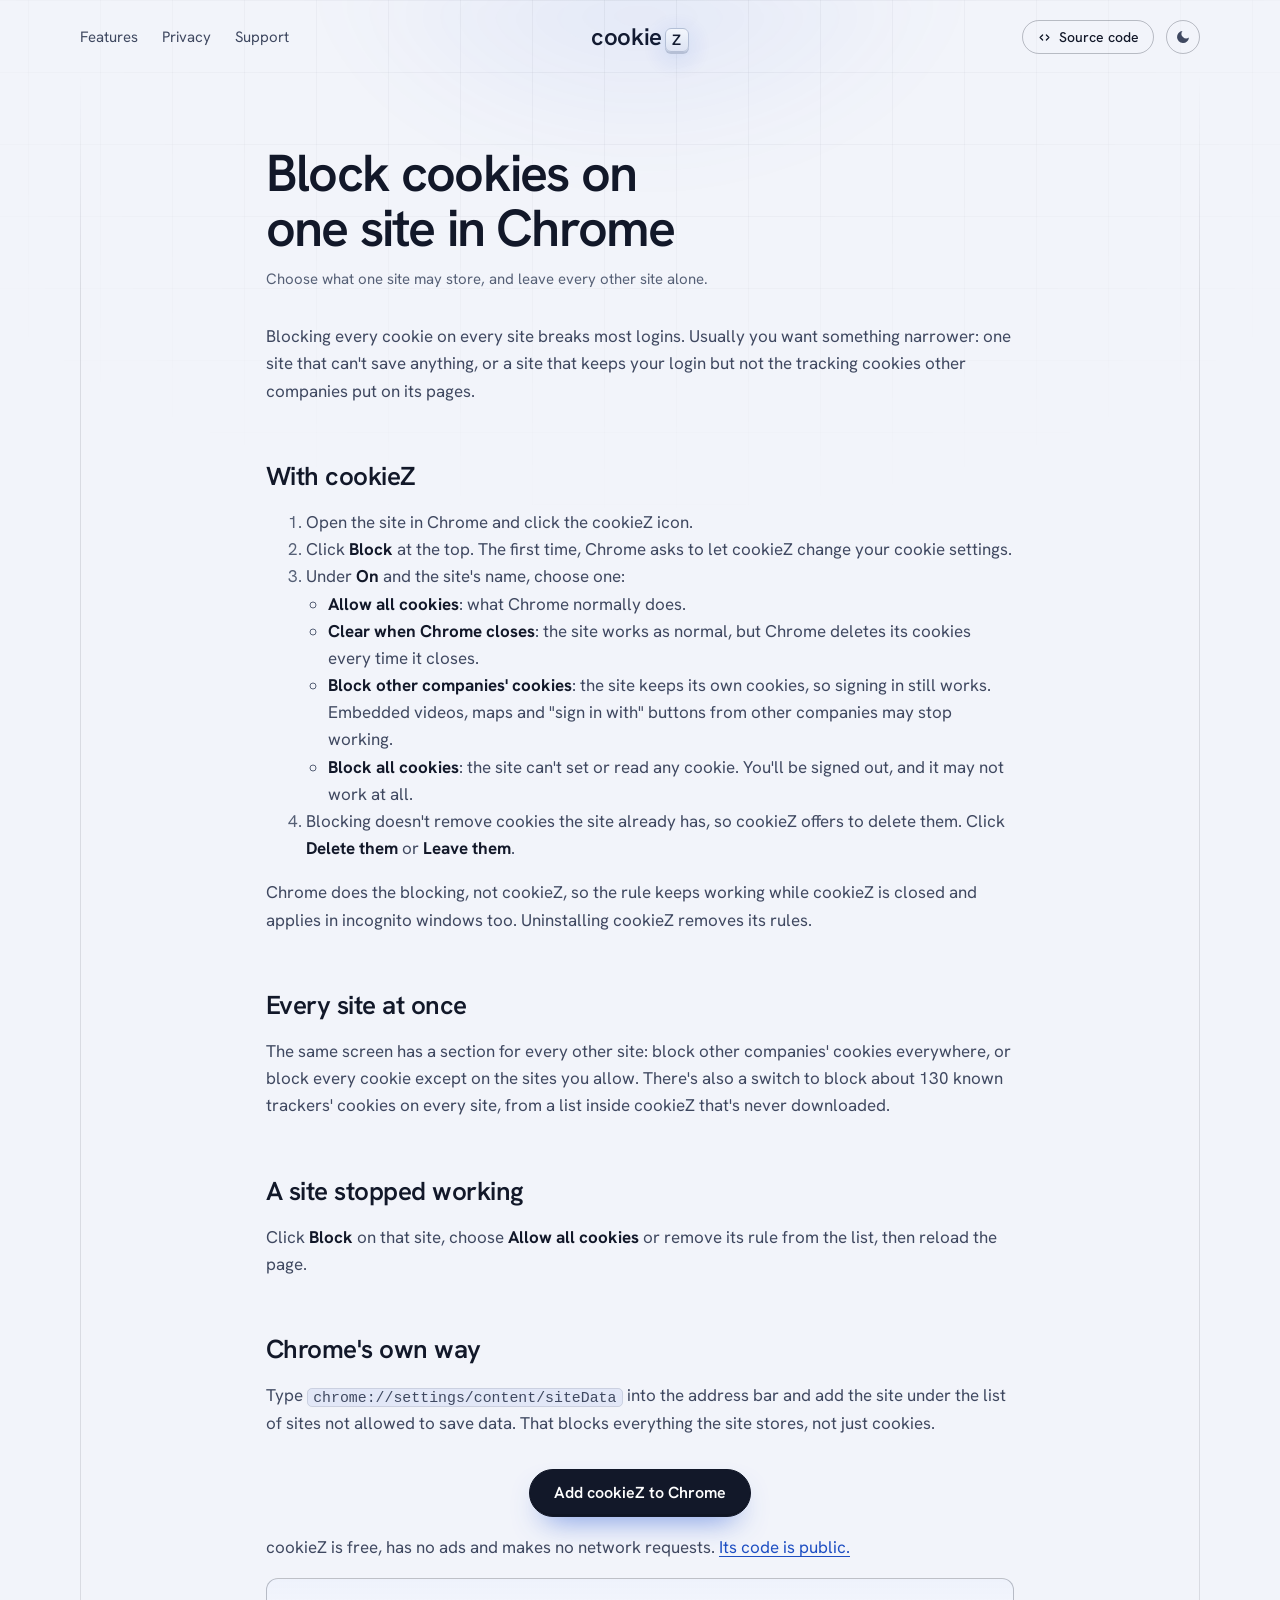
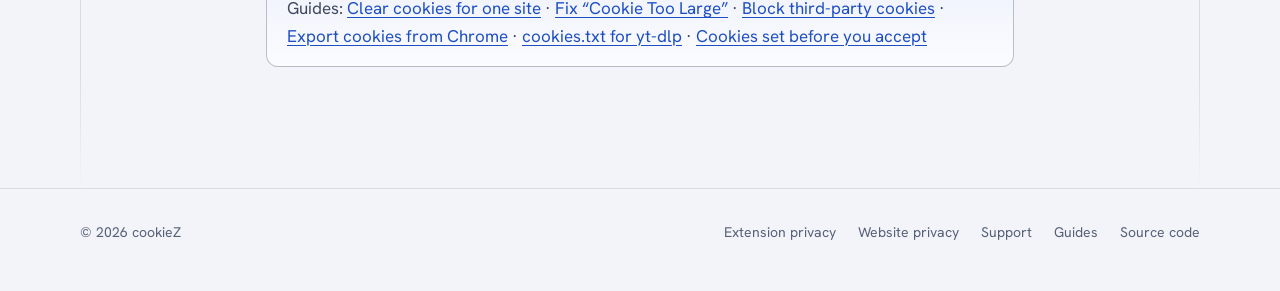
==== commit c35fee45: "Site: two new guides, and the yt-dlp guide covers Windows and YouTube - yt-dlp guide: the "Failed to" ====
--- a/docs/block-cookies-on-one-site/index.html
+++ b/docs/block-cookies-on-one-site/index.html
@@ -110,7 +110,7 @@
       <div class="actions"><a class="button" href="https://chromewebstore.google.com/detail/cookiez-cookie-editor/ceonoigjmjpfhkiokodcnhneecfhfokb">Add cookieZ to Chrome</a></div>
       <p>cookieZ is free, has no ads and makes no network requests. <a href="https://github.com/mwc0/cookie-manager">Its code is public.</a></p>
 
-      <p class="aside">Guides: <a href="../clear-cookies-for-one-site/">Clear cookies for one site</a> · <a href="../cookie-too-large/">Fix “Cookie Too Large”</a> · <a href="../export-cookies/">Export cookies from Chrome</a> · <a href="../yt-dlp-cookies/">cookies.txt for yt-dlp</a></p>
+      <p class="aside">Guides: <a href="../clear-cookies-for-one-site/">Clear cookies for one site</a> · <a href="../cookie-too-large/">Fix “Cookie Too Large”</a> · <a href="../block-third-party-cookies/">Block third-party cookies</a> · <a href="../export-cookies/">Export cookies from Chrome</a> · <a href="../yt-dlp-cookies/">cookies.txt for yt-dlp</a> · <a href="../cookies-before-you-accept/">Cookies set before you accept</a></p>
     </div>
   </main>
 
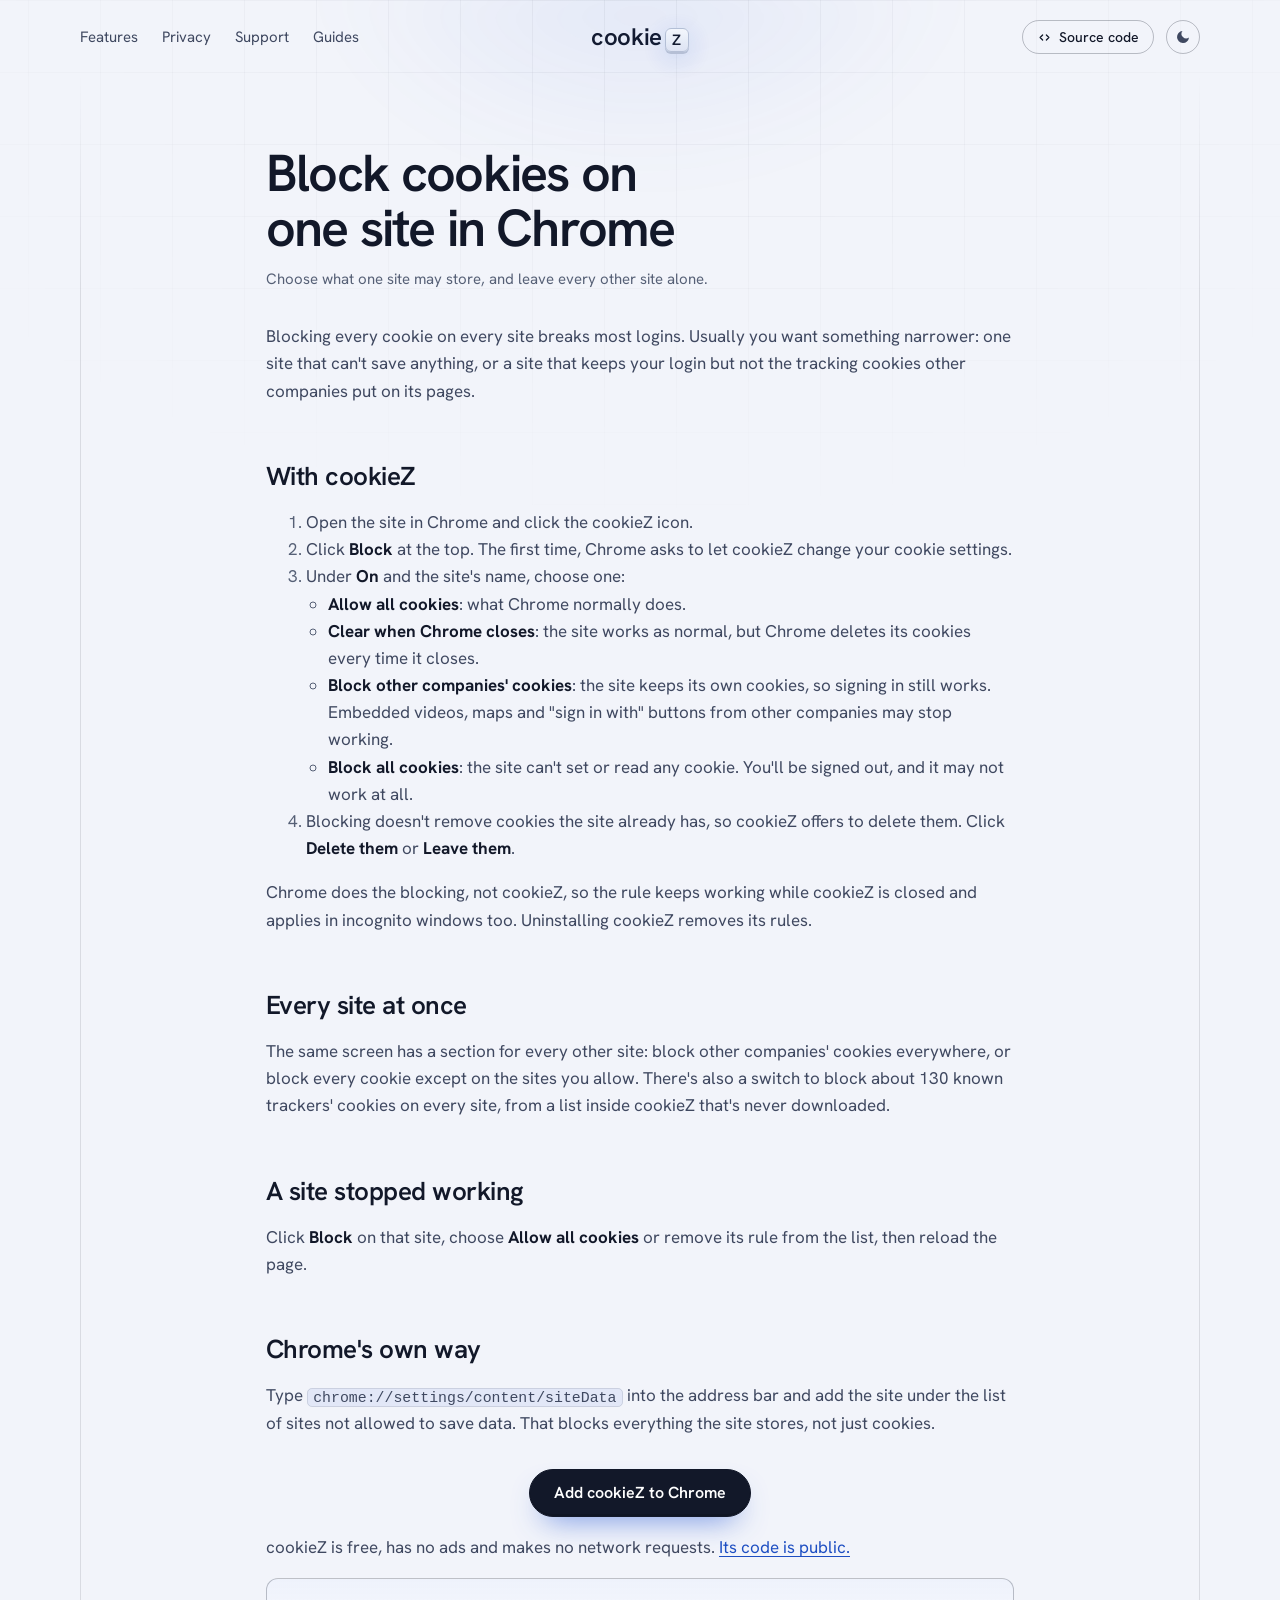
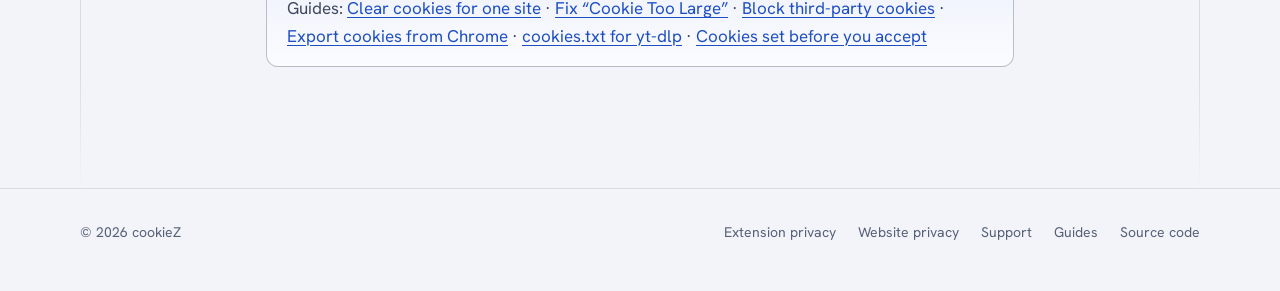
==== commit aac0dae6: "Site: a Guides page in the top menu, after Support" ====
--- a/docs/block-cookies-on-one-site/index.html
+++ b/docs/block-cookies-on-one-site/index.html
@@ -30,8 +30,8 @@
   <link rel="icon" type="image/png" sizes="32x32" href="../images/favicon-32.png">
   <!-- The heading uses this font, so fetch it straight away. -->
   <link rel="preload" href="../fonts/hanken-grotesk.woff2" as="font" type="font/woff2" crossorigin>
-  <link rel="stylesheet" href="../style.css?v=2.2.0">
-  <script src="../theme.js?v=2.2.0" defer></script>
+  <link rel="stylesheet" href="../style.css?v=2.3.0">
+  <script src="../theme.js?v=2.3.0" defer></script>
 </head>
 <body>
   <a class="skip" href="#main">Skip to content</a>
@@ -43,6 +43,7 @@
           <li><a href="../#features">Features</a></li>
           <li><a href="../privacy/">Privacy</a></li>
           <li><a href="../support/">Support</a></li>
+          <li><a href="../guides/">Guides</a></li>
         </ul>
       </nav>
       <a class="wordmark" href="../" aria-label="cookieZ home">cookie<span class="key" aria-hidden="true">Z</span></a>
@@ -121,7 +122,7 @@
         <li><a href="../privacy/">Extension privacy</a></li>
         <li><a href="../website-privacy/">Website privacy</a></li>
         <li><a href="../support/">Support</a></li>
-        <li><a href="../support/#guides">Guides</a></li>
+        <li><a href="../guides/">Guides</a></li>
         <li><a href="https://github.com/mwc0/cookie-manager">Source code</a></li>
       </ul>
     </div>
